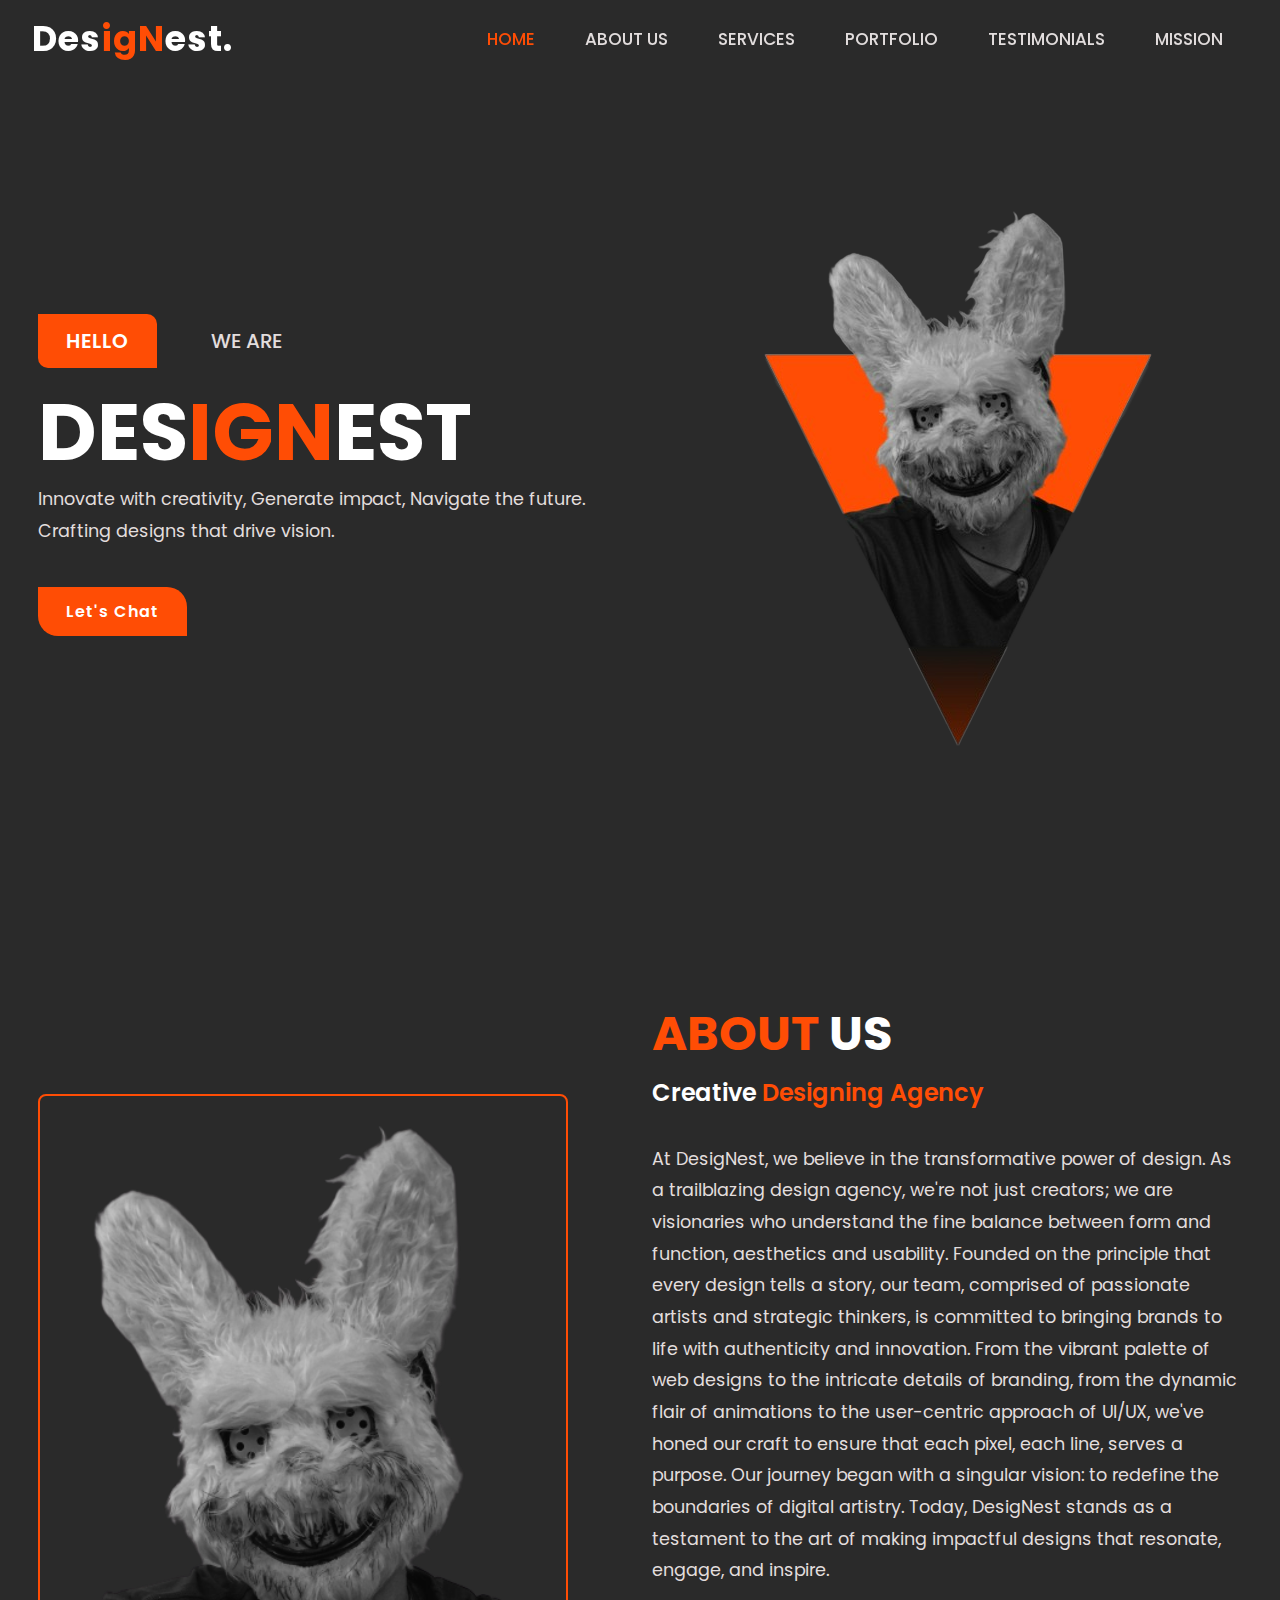
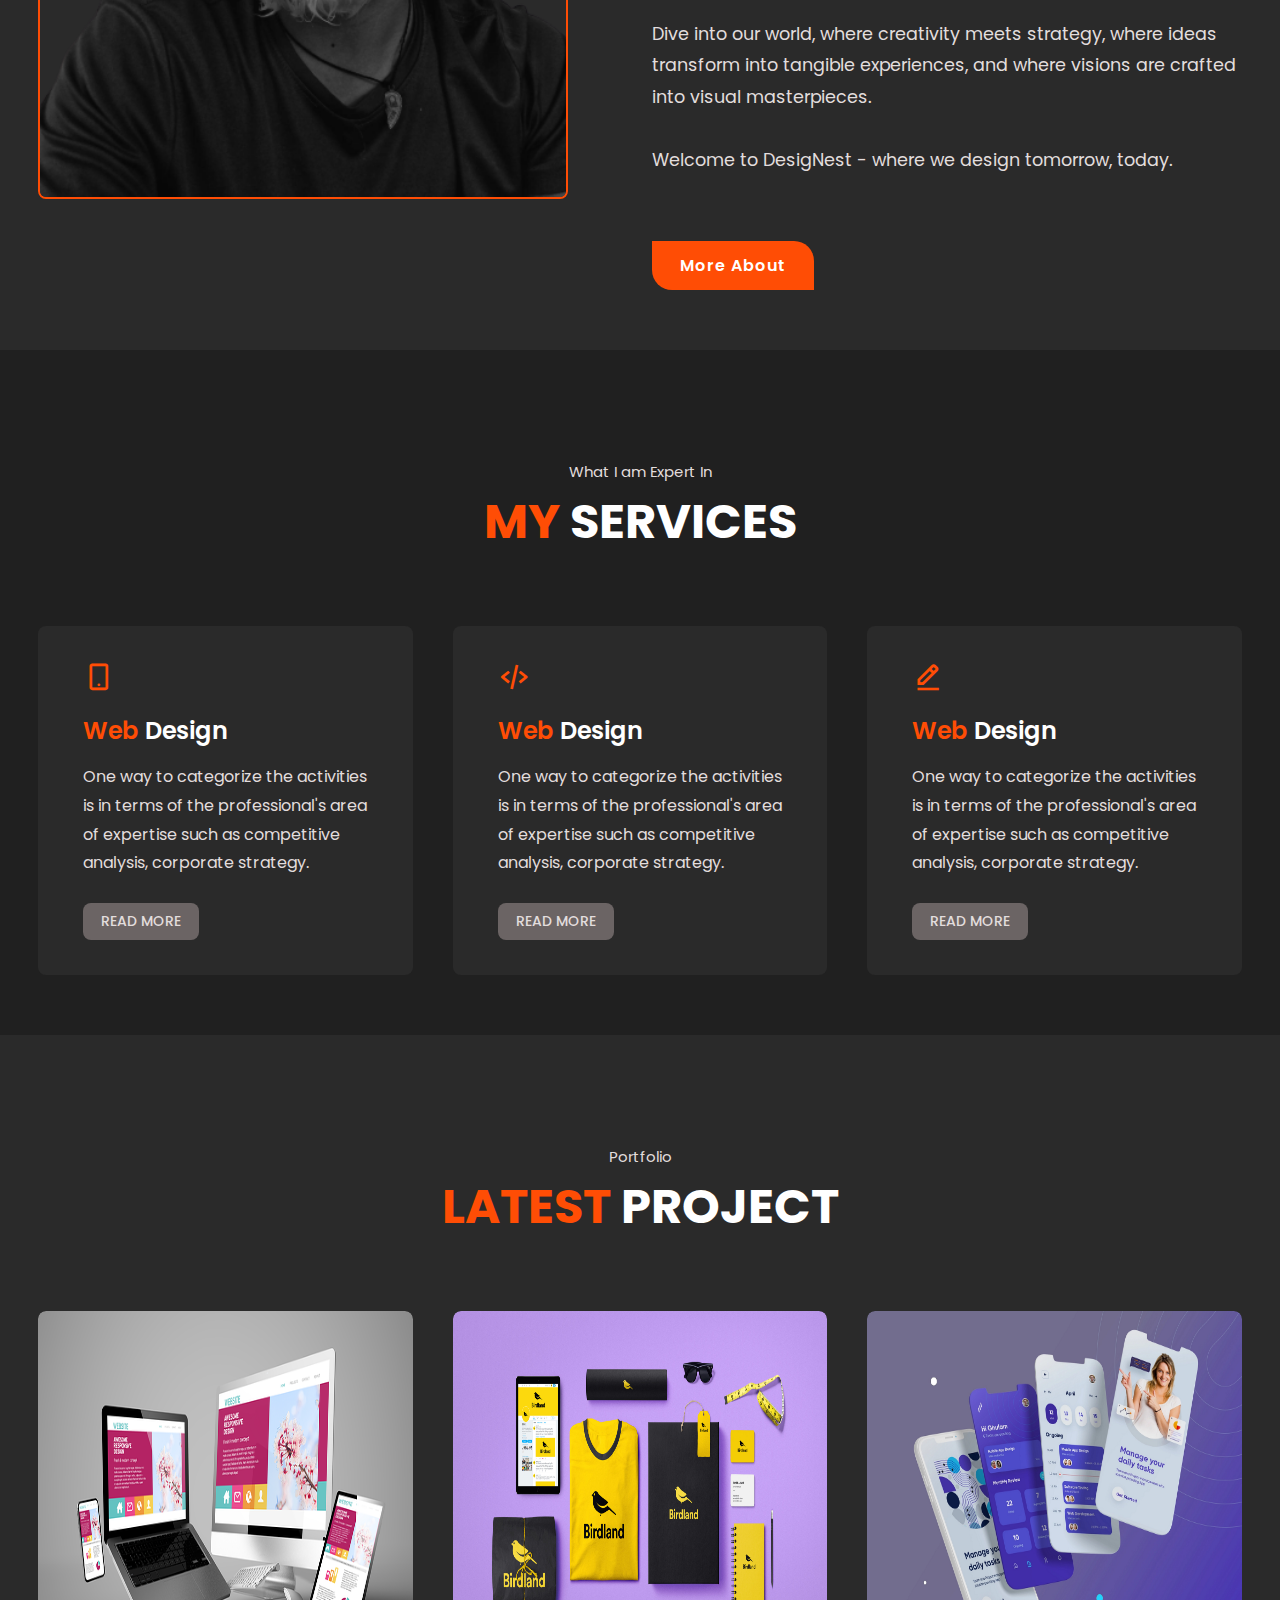
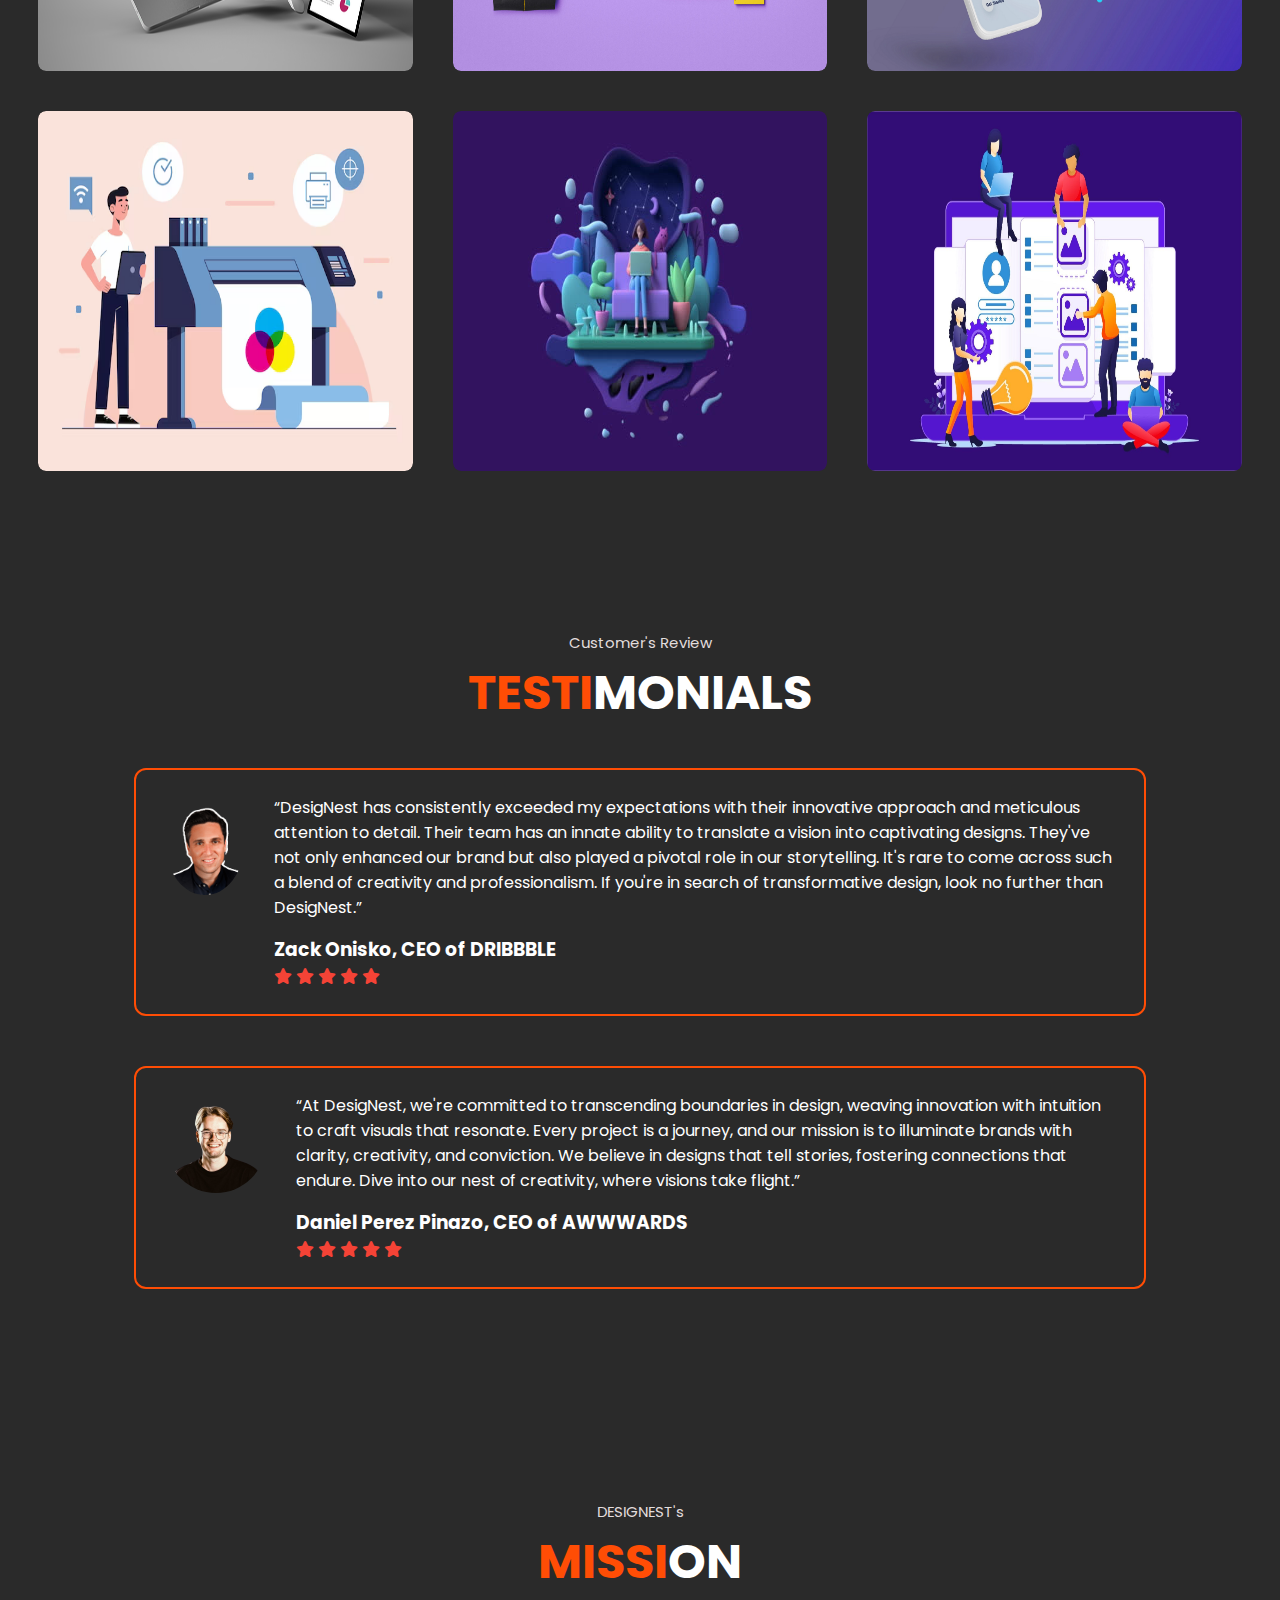
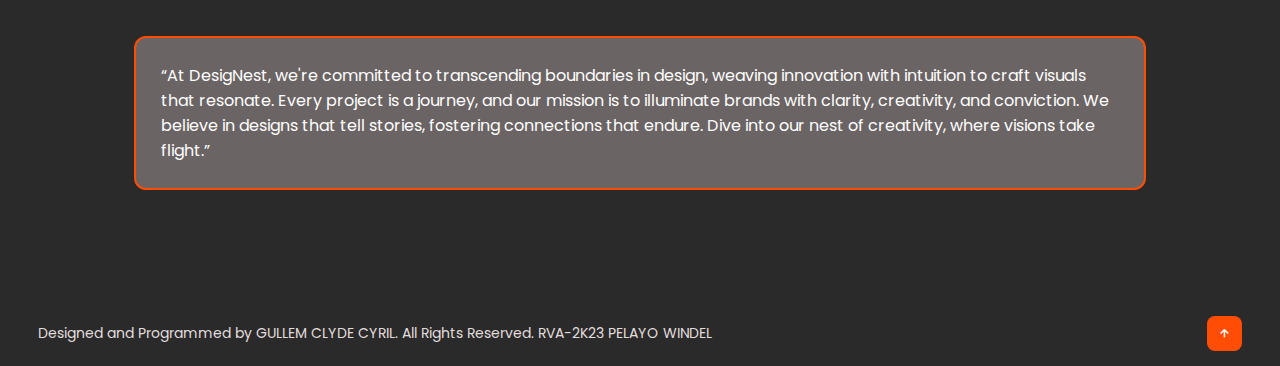
==== index.html @ 67b5bb33 "Add files via upload" ====
<!DOCTYPE html>
<html lang="en">
<head>
    <meta charset="UTF-8">
    <meta name="viewport" content="width=device-width, initial-scale=1.0">
    <title>DESIGNEST | Designing Agency</title>
	<link rel="website icon" type="png" href="./img/Dp.png">
    <link rel="stylesheet" href="https://unpkg.com/boxicons@latest/css/boxicons.min.css">
    <link rel="preconnect" href="https://fonts.googleapis.com">
    <link rel="preconnect" href="https://fonts.gstatic.com">
    <link href="https://fonts.googleapis.com/css2?family=Poppins:wght@300;400;500;600;700;800;900&family=Roboto:wght@400;700&display=swap" rel="stylesheet">
	<link rel="stylesheet" href="https://cdnjs.cloudflare.com/ajax/libs/font-awesome/6.4.2/css/all.min.css"/>
    <link rel="stylesheet" href="style.css">
</head>
<body>
    <!---------HEADER----------->
    <header>
		<a href="#" class="logo">Des<span>igN</span>est.</a>

		<ul class="navlist">
			<li><a href="#home" class="active">HOME</a></li>
			<li><a href="#about">ABOUT US</a></li>
			<li><a href="#services">SERVICES</a></li>
			<li><a href="#portfolio">PORTFOLIO</a></li>
			<li><a href="#TESTIMONIALS">TESTIMONIALS</a></li>
			<li><a href="#MISSION">MISSION</a></li>
		</ul>

		<div class="bx bx-menu" id="menu-icon"></div>
	</header>

    <!----home section design--->
	<section class="home" id="home">
		<div class="home-text">
			<div class="slide">
				<div class="hello">HELLO</div>
				<span class="two">WE ARE</span>
			</div>

			<h1>DES<span class="animated-word">IGN</span>EST</h1>
		
			<p>Innovate with creativity, Generate impact, Navigate the future. <br> Crafting designs that drive vision.</p>
			<div class="button">
				<a href="#" class="btn">Let's Chat</a>
			</div>
		</div>
		<div class="designest">
			<img src="./img/Group_35-removebg-preview.png" alt="">
		</div>
	</section>

    <!----about section design--->
	<section class="about" id="about">
		<div class="about-img">
			<img src="img/ME-removebg-preview.png">
		</div>

		<div class="about-text">
			<h2><span>ABOUT</span> US</h2>
			<h4>Creative <span>Designing Agency</span></h4>
			<p>At DesigNest, we believe in the transformative power of design. As a trailblazing design 
				agency, we're not just creators; we are visionaries who understand the fine balance between 
				form and function, aesthetics and usability. Founded on the principle that every design tells 
				a story, our team, comprised of passionate artists and strategic thinkers, is committed to 
				bringing brands to life with authenticity and innovation. From the vibrant palette of web 
				designs to the intricate details of branding, from the dynamic flair of animations to the 
				user-centric approach of UI/UX, we've honed our craft to ensure that each pixel, each line, 
				serves a purpose. Our journey began with a singular vision: to redefine the boundaries of 
				digital artistry. Today, DesigNest stands as a testament to the art of making impactful 
				designs that resonate, engage, and inspire.
				<br>
				<br>
				Dive into our world, where creativity meets strategy, where ideas transform into tangible 
				experiences, and where visions are crafted into visual masterpieces. 
				<br>
				<br>
				Welcome to DesigNest - where we design tomorrow, today.
            </p>
			<a href="#" class="btn">More About</a>
		</div>
	</section>

    <!----service section design--->
	<section class="services" id="services">
		<div class="main-text">
			<p>What I am Expert In</p>
			<h2><span>MY</span> SERVICES</h2>
		</div>

		<div class="services-content">
			<div class="box">
				<div class="s-icons">
					<i class="bx bx-mobile-alt" style="color: #ff4d05;"></i>
				</div>
				<h3><span>Web</span> Design</h3>
				<p>One way to categorize the activities is in terms of the professional&#39;s 
                    area of expertise such as competitive analysis, corporate strategy.
                </p>
				<a href="#" class="read">READ MORE</a>
			</div>

			<div class="box">
				<div class="s-icons">
					<i class="bx bx-code-alt" style="color: #ff4d05;"></i>
				</div>
				<h3><span>Web</span> Design</h3>
				<p>One way to categorize the activities is in terms of the professional&#39;s 
                    area of expertise such as competitive analysis, corporate strategy.
                </p>
				<a href="#" class="read">READ MORE</a>
			</div>

			<div class="box">
				<div class="s-icons">
					<i class="bx bx-edit-alt" style="color: #ff4d05;"></i>
				</div>
				<h3><span>Web</span> Design</h3>
				<p>One way to categorize the activities is in terms of the professional&#39;s 
                    area of expertise such as competitive analysis, corporate strategy.
                </p>
				<a href="#" class="read">READ MORE</a>
			</div>
		</div>
	</section>

    <!----portfolio section design--->
	<section class="portfolio" id="portfolio">
		<div class="main-text">
			<p>Portfolio</p>
			<h2><span>LATEST</span> PROJECT</h2>
		</div>

		<div class="portfolio-content">
			<div class="row">	
				<img src="./img/WebDesign.png">
				<div class="layer">
					<h5>Web Design</h5>
					<p>Transforming Clicks into Engagements: Dive into the Future of Web Design with Us!</p>
					<a href="#"><i class="bx bx-link-external"></i></a>
				</div>
			</div>

			<div class="row">
				<img src="./img/LogoBranding.jpg">
				<div class="layer">
					<h5>Branding &#38; Logo</h5>
					<p>Crafting Identities that Resonate: Unveil Your Brand's Signature Look with Our Expertise!</p>
					<a href="#"><i class="bx bx-link-external"></i></a>
				</div>
			</div>

			<div class="row">
				<img src="./img/MobileAppDesign.png">
				<div class="layer">
					<h5>Mobile App Design</h5>
					<p>From Idea to Icon: We Elevate Your Vision with Seamless Mobile App Designs.</p>
					<a href="#"><i class="bx bx-link-external"></i></a>
				</div>
			</div>

			<div class="row">
				<img src="./img/PrintDesign.png">
				<div class="layer">
					<h5>Print Design</h5>
					<p>Beyond Pixels to Paper: Bringing Tangible Elegance to Every Print Design.</p>
					<a href="#"><i class="bx bx-link-external"></i></a>
				</div>
			</div>

			<div class="row">
				<img src="./img/AnimationsIllustrations.jpg">
				<div class="layer">
					<h5>Animations &#38; Illustrations</h5>
					<p>Breathing Life into Art: Dynamic Animations &#38; Captivating Illustrations Tailored for Your Story.</p>
					<a href="#"><i class="bx bx-link-external"></i></a>
				</div>
			</div>

			<div class="row">
				<img src="./img/UX-UI-Design.jpg">
				<div class="layer">
					<h5>UI/UX Design</h5>
					<p>Design Beyond Aesthetics: Crafting Intuitive UI/UX Journeys that Delight at Every Touchpoint.</p>
					<a href="#"><i class="bx bx-link-external"></i></a>
				</div>
			</div>

		</div>
	</section>


<!----testimonials section design--->
<section class="testimonial" id="TESTIMONIALS">
    <div class="main-text">
		<p>Customer's Review</p>
		<h2><span>TESTI</span>MONIALS</h2>
	</div>
    
    <div class="row">
        <div class="testimonial-col">
			<img src="./img/Supermanagers-Featured-Illustrations-80-removebg-preview.png" alt="">
            <div>
                <p>“DesigNest has consistently exceeded my expectations with their innovative approach and meticulous attention 
					to detail. Their team has an innate ability to translate a vision into captivating designs. They've not only 
					enhanced our brand but also played a pivotal role in our storytelling. It's rare to come across such a blend 
					of creativity and professionalism. If you're in search of transformative design, 
					look no further than DesigNest.”
				</p>
                    <h3>Zack Onisko, CEO of DRIBBBLE</h3>
                    <span class="fa fa-star checked"></span>
                    <span class="fa fa-star checked"></span>
                    <span class="fa fa-star checked"></span>
                    <span class="fa fa-star checked"></span>
                    <span class="fa fa-star checked"></span>                     
            </div>
        </div>
        <div class="testimonial-col">
			<img src="./img/1639432533776-removebg-preview.png" alt="">
            <div>
                <p>“At DesigNest, we're committed to transcending boundaries in design, weaving innovation with intuition 
					to craft visuals that resonate. Every project is a journey, and our mission is to illuminate brands 
					with clarity, creativity, and conviction. We believe in designs that tell stories, fostering connections 
					that endure. Dive into our nest of creativity, where visions take flight.”
				</p>
					<h3>Daniel Perez Pinazo, CEO of AWWWARDS</h3>
					<span class="fa fa-star checked"></span>
                    <span class="fa fa-star checked"></span>
                    <span class="fa fa-star checked"></span>
                    <span class="fa fa-star checked"></span>
                    <span class="fa fa-star checked"></span>  
            </div>
        </div>
    </div>
</section>

<!----mission section design--->
<section class="testimonial" id="MISSION">
    <div class="main-text">
		<p>DESIGNEST's</p>
		<h2><span>MISSI</span>ON</h2>
	</div>
    
    <div class="row">
        <div class="mission-col">
            <div>
                <p>
					“At DesigNest, we're committed to transcending boundaries in design, weaving innovation 
					with intuition to craft visuals that resonate. Every project is a journey, and our mission 
					is to illuminate brands with clarity, creativity, and conviction. We believe in designs 
					that tell stories, fostering connections that endure. Dive into our nest of creativity, 
					where visions take flight.”
				</p>                    
            </div>
        </div>
    </div>
</section>

<!----end section design--->
<section class="end">
    <div class="last-text">
        <p>Designed and Programmed by GULLEM CLYDE CYRIL. All Rights Reserved. RVA-2K23 PELAYO WINDEL</p>
    </div>

    <div class="top">
        <a href="#home"><i class="bx bx-up-arrow-alt"></i></a>
    </div>
</section>

    <!---------JS LINK---------->
    <script type="text/javascript" src="script.js"></script>

</body>
</html>
---- style.css ----
*{
	padding: 0;
	margin: 0;
	box-sizing: border-box;
	font-family: 'Poppins', sans-serif;
	text-decoration: none;
	list-style: none;
	scroll-behavior: smooth;
}
:root{
	--bg-color: #2a2a2a;
	--second-bg-color: #202020;
	--text-color: #fff;
	--second-color: #e2dddd;
	--read-color: #6b6464;
	--main-color: #ff4d05;
	--big-font: 5rem;
	--h2-font: 3rem;
	--p-font: 1.1rem;
}
body{
	background: var(--bg-color);
	color: var(--text-color);
}
header{
	position: fixed;
	width: 100%;
	top: 0;
	right: 0;
	z-index: 1000;
	display: flex;
	align-items: center;
	justify-content: space-between;
	background: transparent;
	padding: 22px 15%;
	border-bottom: 1px solid transparent;
	transition: all .45s ease;
}

/*------------ LANDING PAGE ------------*/
.logo{
	color: var(--text-color);
	font-size: 35px;
	font-weight: 700;
	letter-spacing: 1px;
}
span{
	color: var(--main-color);
	transition: all .45s ease;
}
span:hover{
	text-shadow: 0 0 5px var(--main-color), 
	0 0 30px var(--main-color);
}
.navlist{
	display: flex;
}
.navlist a{
	color: var(--second-color);
	font-size: 17px;
	font-weight: 500;
	margin: 0 25px;
	transition: all .45s ease;
}
.navlist a:hover{
	color: var(--main-color);
}
.navlist a.active{
	color: var(--main-color);
}
.navlist li a.active {
    color: var(--main-color);
}

#menu-icon{
	font-size: 35px;
	color: var(--text-color);
	z-index: 10001;
	cursor: pointer;
	margin-left: 25px;
	display: none;
}

/*------------ HOME SECTION DESIGN ------------*/
section{
	padding: 160px 15% 120px;
}
.home{
	position: relative;
	height: 100vh;
	width: 100%;
	/* background-image: url(/img/blue.jpg); */
	background-size: cover;
	background-position: center;
	display: flex;
	align-items: center;
	justify-content: flex-start;
}
.slide{
	margin-bottom: 20px;
}
.hello{
	display: inline-block;
	padding: 12px 28px;
	background: var(--main-color);
	color: var(--text-color);
	font-size: 20px;
	letter-spacing: 1px;
	font-weight: 600;
	border-radius: 0 10px 0 10px;
}
.two{
	display: inline-block;
	color: var(--second-color);
	font-size: 20px;
	font-weight: 500;
	margin-left: 50px;
}
.home-text h1{
	font-size: var(--big-font);
	font-weight: 700;
	color: var(--text-color);
	line-height: 1.1;
	margin: 0 0 8px;
}

.home-text h3{
	color: var(--text-color);
	margin: 0 0 35px;
	font-size: 3rem;
	font-weight: 700;
	line-height: 1.1;
}
.home-text p{
	color: var(--second-color);
	font-size: var(--p-font);
	line-height: 1.8;
	margin-bottom: 40px;
}
.button{
	display: inline-flex;
	align-items: center;
	justify-content: center;
}
.btn{
	display: inline-block;
	padding: 12px 28px;
	background: var(--main-color);
	border-radius: 0px 20px 0px 20px;
	color: var(--text-color);
	font-size: 1rem;
	letter-spacing: 1px;
	font-weight: 600;
	transition: all .55s ease;
}
.btn:hover{
	transform: scale(1.1);
	box-shadow: 0 0 5px var(--main-color), 
	0 0 20px var(--main-color); 
}

header.sticky{
	background: var(--bg-color);
	border-bottom: 1px solid #ffffff1a;
	padding: 12px 15%;
}

/*------------ ABOUT SECTION DESIGN ------------*/
.about{
	display: grid;
	grid-template-columns: repeat(2, 1fr);
	align-items: center;
	gap: 1.5rem;
}
.about-img img{
	max-width: 530px;
	border: 2px solid var(--main-color);
	height: auto;
	width: 100%;
	border-radius: 8px;
}
.about-text h2{
	font-size: var(--h2-font);
	line-height: 1;
}
.about-text h4{
	font-size: 24px;
	font-weight: 600;
	color: var(--text-color);
	line-height: 1.7;
	margin: 15px 0 30px;
}
.about-text p{
	color: var(--second-color);
	font-size: var(--p-font);
	line-height: 1.8;
	margin-bottom: 4rem;
}

/*------------ SERVICE SECTION DESIGN ------------*/
.services{
	background: var(--second-bg-color);
}
.main-text{
	text-align: center;
}
.main-text p{
	color: var(--second-color);
	font-size: 15px;
	margin-bottom: 15px;
}
.main-text h2{
	font-size: var(--h2-font);
	line-height: 1;
}
.services-content{
	display: grid;
	grid-template-columns: repeat(auto-fit, minmax(250px, auto));
	align-items: center;
	gap: 2.5rem;
	margin-top: 5rem;
}
.box{
	background: var(--bg-color);
	padding: 35px 45px;
	border-radius: 8px;
	transition: all .45s ease;
}
.s-icons i{
	font-size: 32px;
	margin-bottom: 20px;
}
.box h3{
	font-size: 24px;
	font-weight: 600;
	color: var(--text-color);
	margin-bottom: 15px;
}
.box p{
	color: var(--second-color);
	font-size: 1rem;
	line-height: 1.8;
	margin-bottom: 25px;
}
.read{
	display: inline-block;
	padding: 8px 18px;
	background: var(--read-color);
	color: var(--second-color);
	font-size: 14px;
	font-weight: 500;
	border-radius: 8px;
	transition: all .45s ease;
}
.read:hover{
	letter-spacing: 1px;
	background: #ffffff99;
	color: var(--text-color);
}
.box:hover{
	transform: translateY(-8px);
	cursor: pointer;
}

/*------------ PORTFOLIO SECTION DESIGN ------------*/
.portfolio-content{
	display: grid;
	grid-template-columns: repeat(auto-fit, minmax(350px, auto));
	align-items: center;
	gap: 2.5rem;
	margin-top: 5rem;
}
.row{
	position: relative;
	overflow: hidden;
	border-radius: 8px;
	cursor: pointer;
}
.row img{
	height: 40vh;
	width: 100%;
	border-radius: 8px;
	display: block;
	transition: transform 0.5s;
}
.layer{
	width: 100%;
	height: 0;
	background: linear-gradient(rgba(0,0,0,0.1), #ff4d05);
	position: absolute;
	border-radius: 8px;
	left: 0;
	bottom: 0;
	overflow: hidden;
	display: flex;
	flex-direction: column;
	align-items: center;
	justify-content: center;
	text-align: center;
	padding: 0 40px;
	transition: height 0.5s;
}
.layer h5{
	font-size: 20px;
	font-weight: 600;
	margin-bottom: 15px;
}
.layer p{
	color: var(--second-color);
	font-size: 1rem;
	line-height: 1.8;
}
.layer i{
	color: var(--main-color);
	margin-top: 20px;
	font-size: 20px;
	background: var(--text-color);
	width: 60px;
	height: 60px;
	display: flex;
	align-items: center;
	justify-content: center;
	border-radius: 50%;
}
.row:hover img{
	transform: scale(1.1);
}
.row:hover .layer{
	height: 100%;
}

/*------------ END SECTION DESIGN ------------*/
.end{
	padding: 20px 15%;
	display: flex;
	flex-wrap: wrap;
	align-items: center;
	justify-content: space-between;
	gap: 2rem;
	background: var(--bg-color);
}
.last-text p{
	color: var(--second-color);
	font-size: 14px;
}
.top i{
	padding: 10px;
	border-radius: 8px;
	font-size: 15px;
	color: var(--text-color);
	background: var(--main-color);
}


@media (max-width: 1480px){
	header{
		padding: 12px 2.5%;
		transition: .1s;
	}
	header.sticky{
		padding: 10px 2.5%;
		transition: .1s;;
	}
	section{
		padding: 110px 3% 60px;
	}
	.end{
		padding: 15px 3%;
	}
}

@media (max-width: 1100px){
	:root{
		--big-font: 4rem;
	  --h2-font: 2.5rem;
	  --p-font: 1rem;
	  transition: .1s;
	}
	.home-text h3{
		font-size: 2.5rem;
	}
	.home{
		height: 87vh;
	}
}

@media (max-width: 920px){
	.about{
		grid-template-columns: 1fr;
	}
	.about-img{
		text-align: center;
		order: 2;
	}
	.about-img img{
		width: 100%;
		height: auto;
		max-width: 100%;
	}
	.contact{
		grid-template-columns: 1fr;
	}
}

@media (max-width: 840px){
	#menu-icon{
		display: block;
	}
	.navlist{
		position: absolute;
		top: -1000px;
		right: 0;
		left: 0;
		display: flex;
		flex-direction: column;
		background: var(--bg-color);
		text-align: left;
		transition: all .45s ease;
	}
	.navlist a{
		display: block;
		margin: 17px;
		font-size: 20px;
		transition: all .45s ease;
		color: var(--text-color);
	}
	.navlist a:hover{
		color: var(--main-color);
	}
	.navlist a.active{
		color: var(--text-color);
	}
	.navlist.open{
		top: 100%;
	}
	.designest img {
        width: 90%; /* Take up most of the screen width with some margin for flexibility */
        max-width: 320px; /* Limit maximum width for very wide screens */
    }
}

/*------------ TESTIMONIALS SECTION DESIGN ------------*/
.testimonial{
    width: 85%;
    margin: auto;
    padding-top: 100px;
    text-align: center;
}
.testimonial h1{
	margin-bottom: 100px;
}
.testimonial-col{
	border: 2px solid var(--main-color);
    flex-basis: 44%;
    border-radius: 12px;
    margin-bottom: 5%;
	margin-top: 5%;
    text-align: left;
    background: var(--bg-color);
    padding: 25px;
    cursor: pointer;
    display: flex;
    transition: box-shadow 0.7s;
}
.testimonial-col:hover{
    box-shadow: 0 1px 30px 0 rgba(255, 77, 5, 0.5);
}
.testimonial-col img{
    height: 100px;
	width: 100px;
    margin-left: 5px;
    margin-right: 30px;
    border-radius: 50%;
}
.testimonial-col p{
    padding: 0;
}
.testimonial-col h3{
    margin-top: 15px;
    text-align: left;
}
.testimonial-col .fa{
    color: #f44336;
}
@media(max-width: 700px){
    .testimonial-col img{
        margin-left: 0px;
        margin-right: 15px;
    }
}


.designest{
	margin-left: 150px;
}

/*------------ MISSION SECTION DESIGN ------------*/
.mission-col{
	border: 2px solid var(--main-color);
    flex-basis: 44%;
    border-radius: 12px;
    margin-bottom: 5%;
	margin-top: 5%;
    text-align: left;
    background: var(--read-color);
    padding: 25px;
    cursor: pointer;
    display: flex;
    transition: box-shadow 0.7s;
}
.mission-col:hover{
    box-shadow: 0 0 15px 0 rgba(255, 77, 5, 1);
}
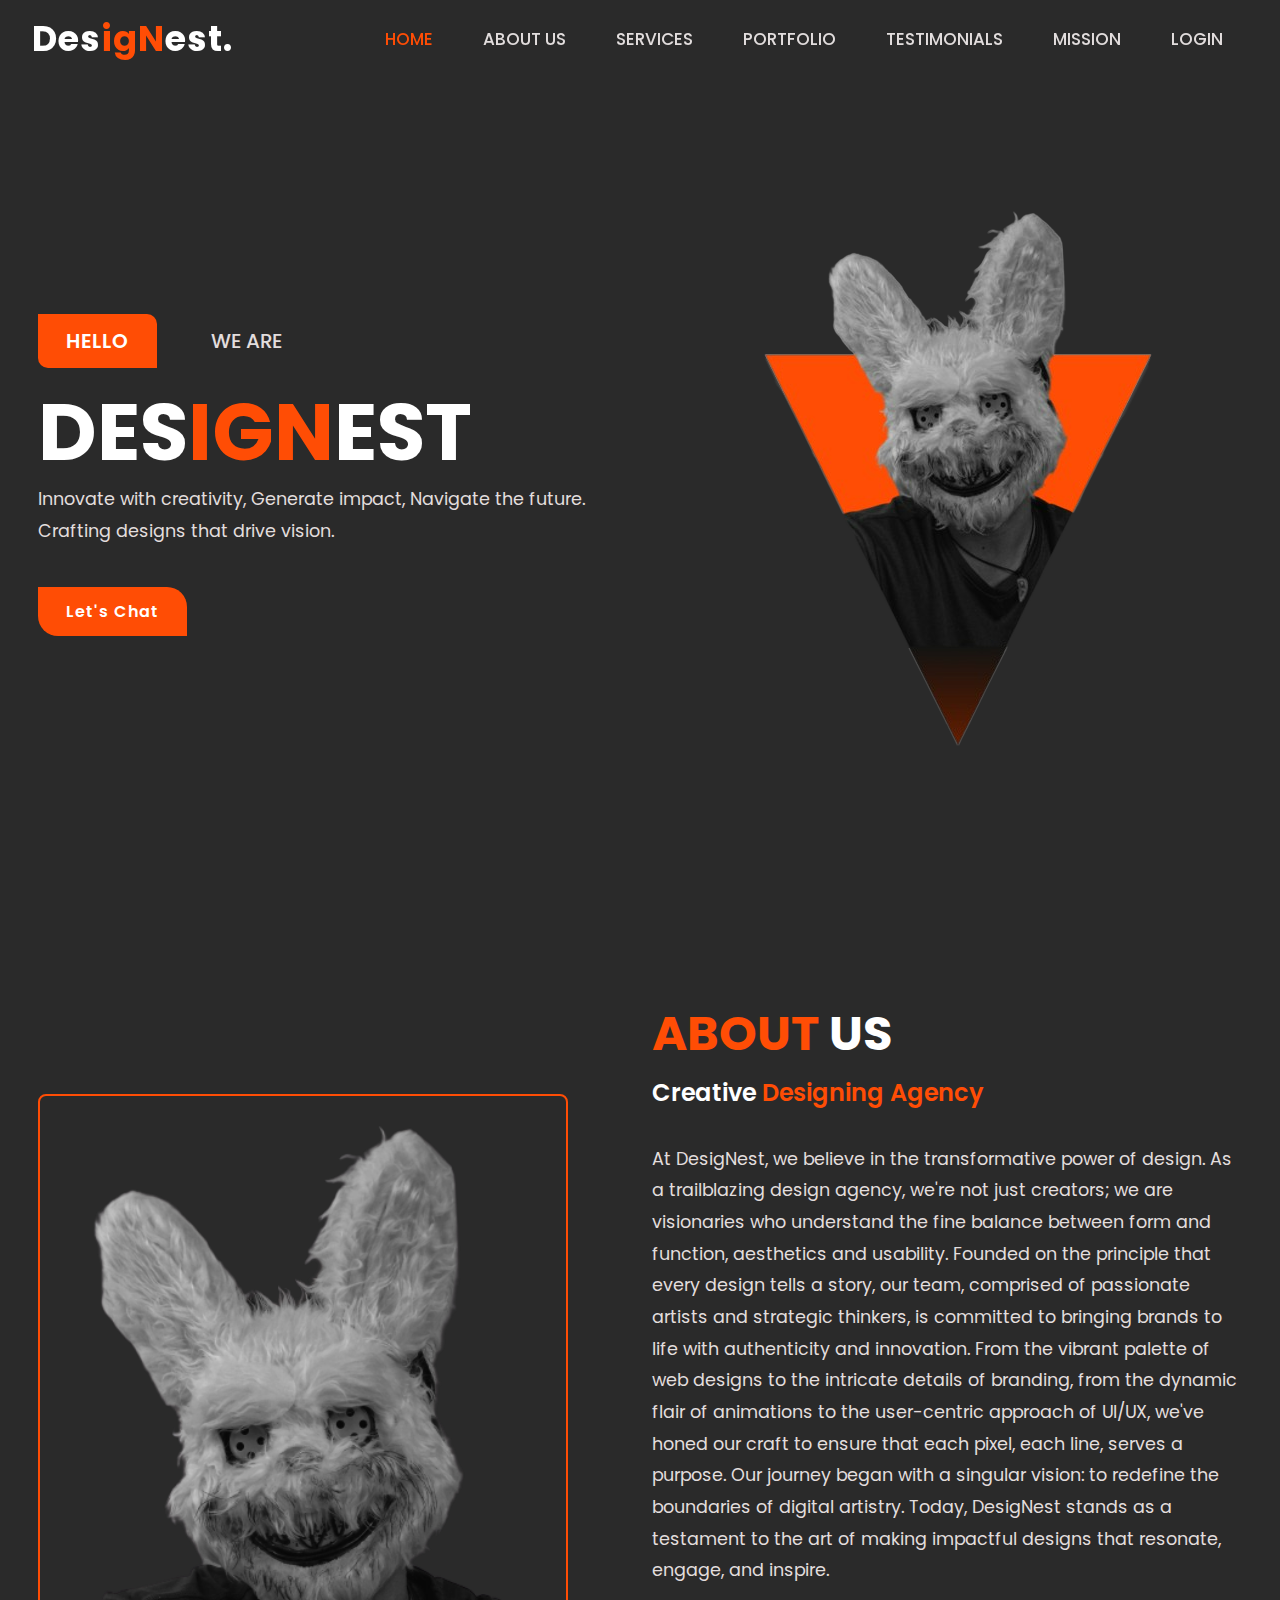
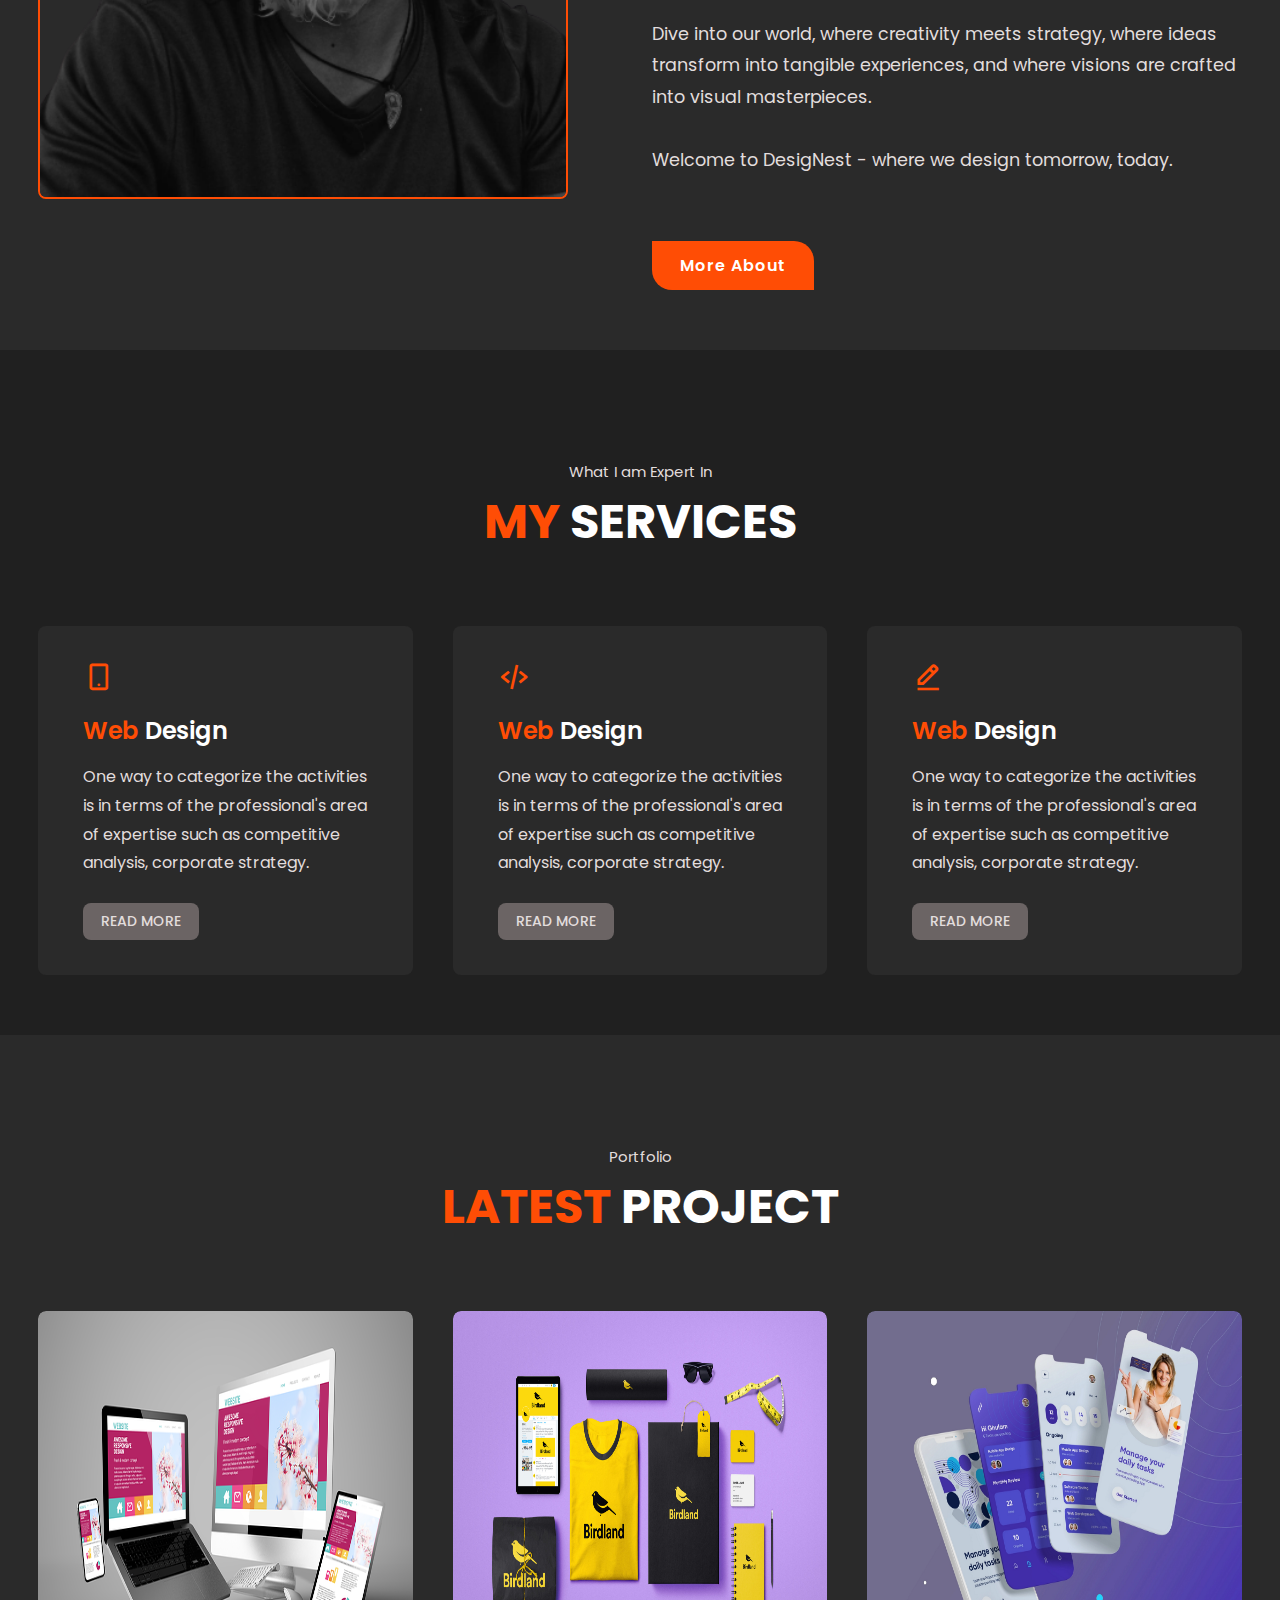
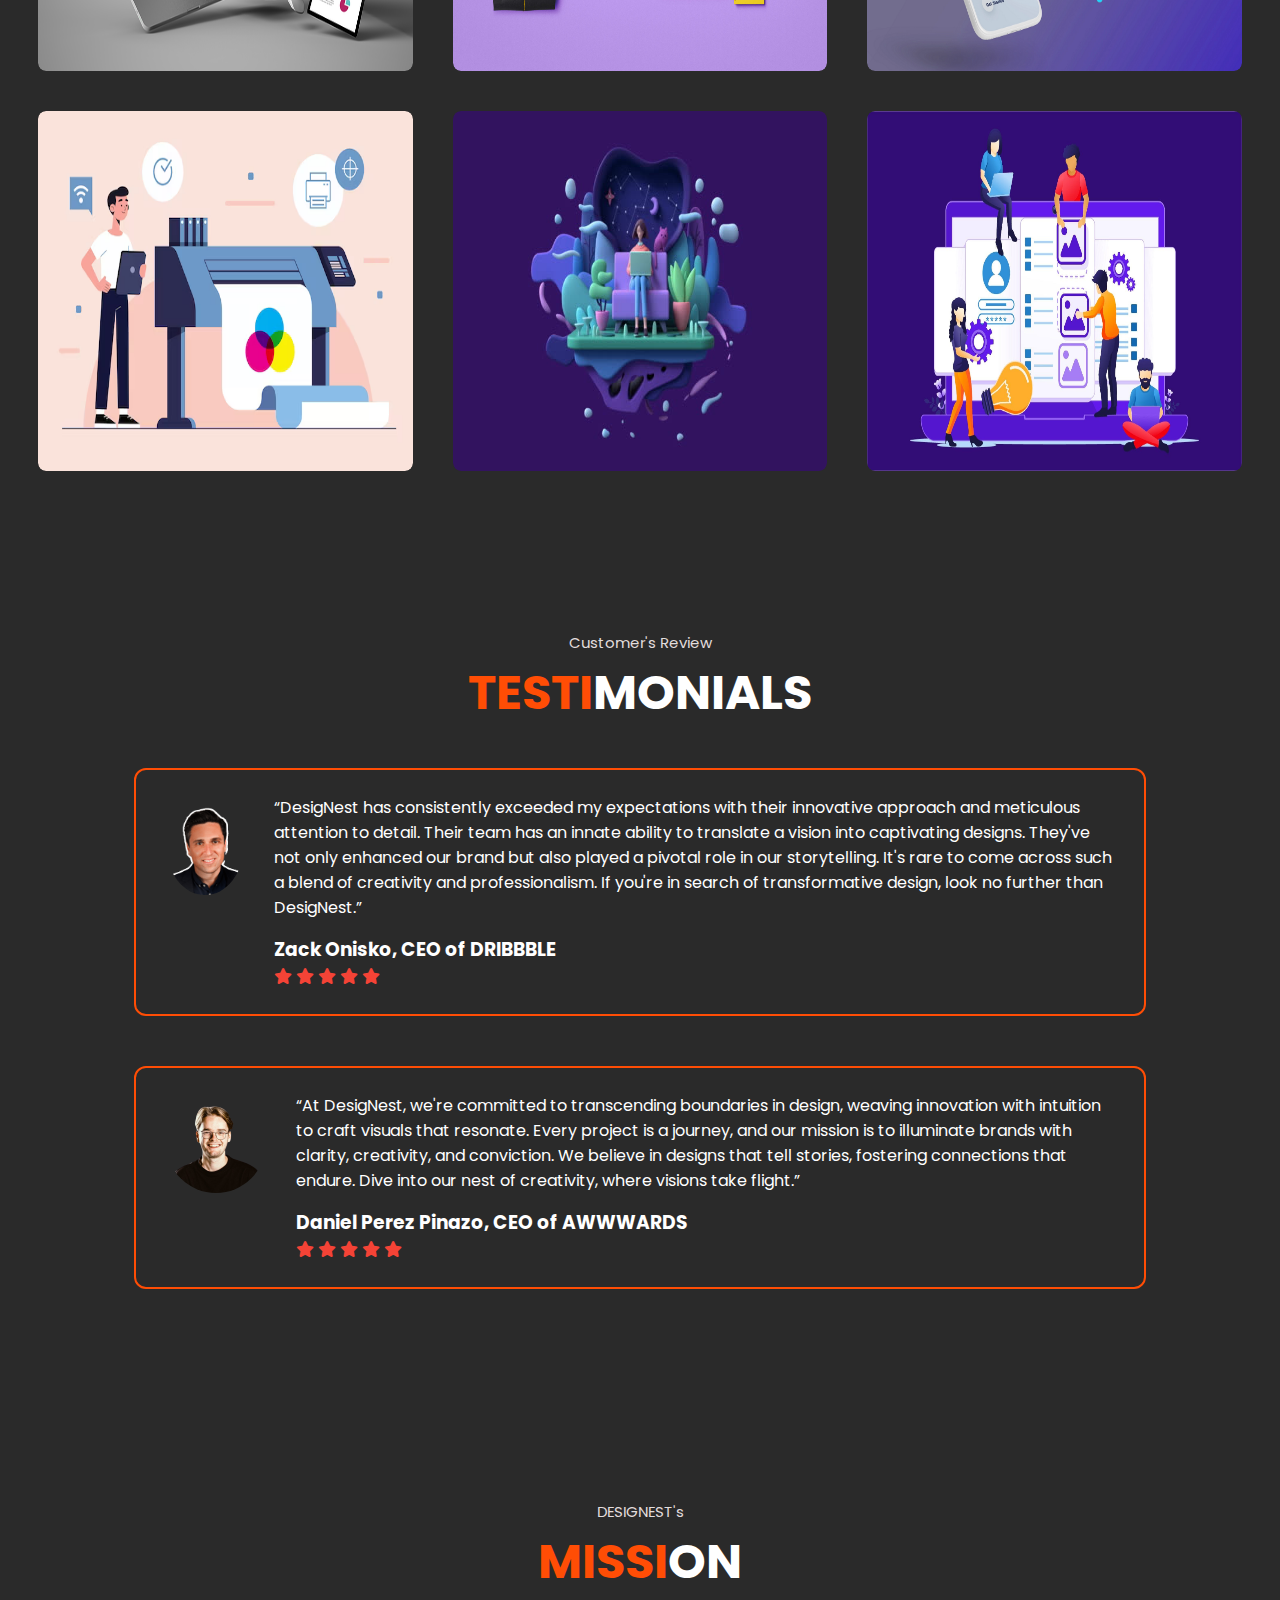
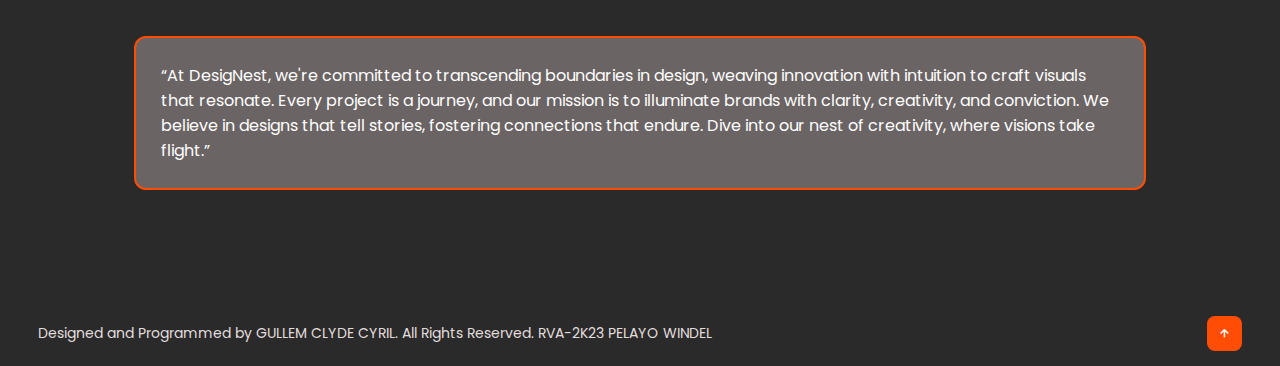
==== commit c5dfa5a1: "Update index.html" ====
--- a/index.html
+++ b/index.html
@@ -24,6 +24,7 @@
 			<li><a href="#portfolio">PORTFOLIO</a></li>
 			<li><a href="#TESTIMONIALS">TESTIMONIALS</a></li>
 			<li><a href="#MISSION">MISSION</a></li>
+			<li><a href="#LOGIN">LOGIN</a></li>
 		</ul>
 
 		<div class="bx bx-menu" id="menu-icon"></div>
@@ -270,4 +271,4 @@
     <script type="text/javascript" src="script.js"></script>
 
 </body>
-</html>+</html>
